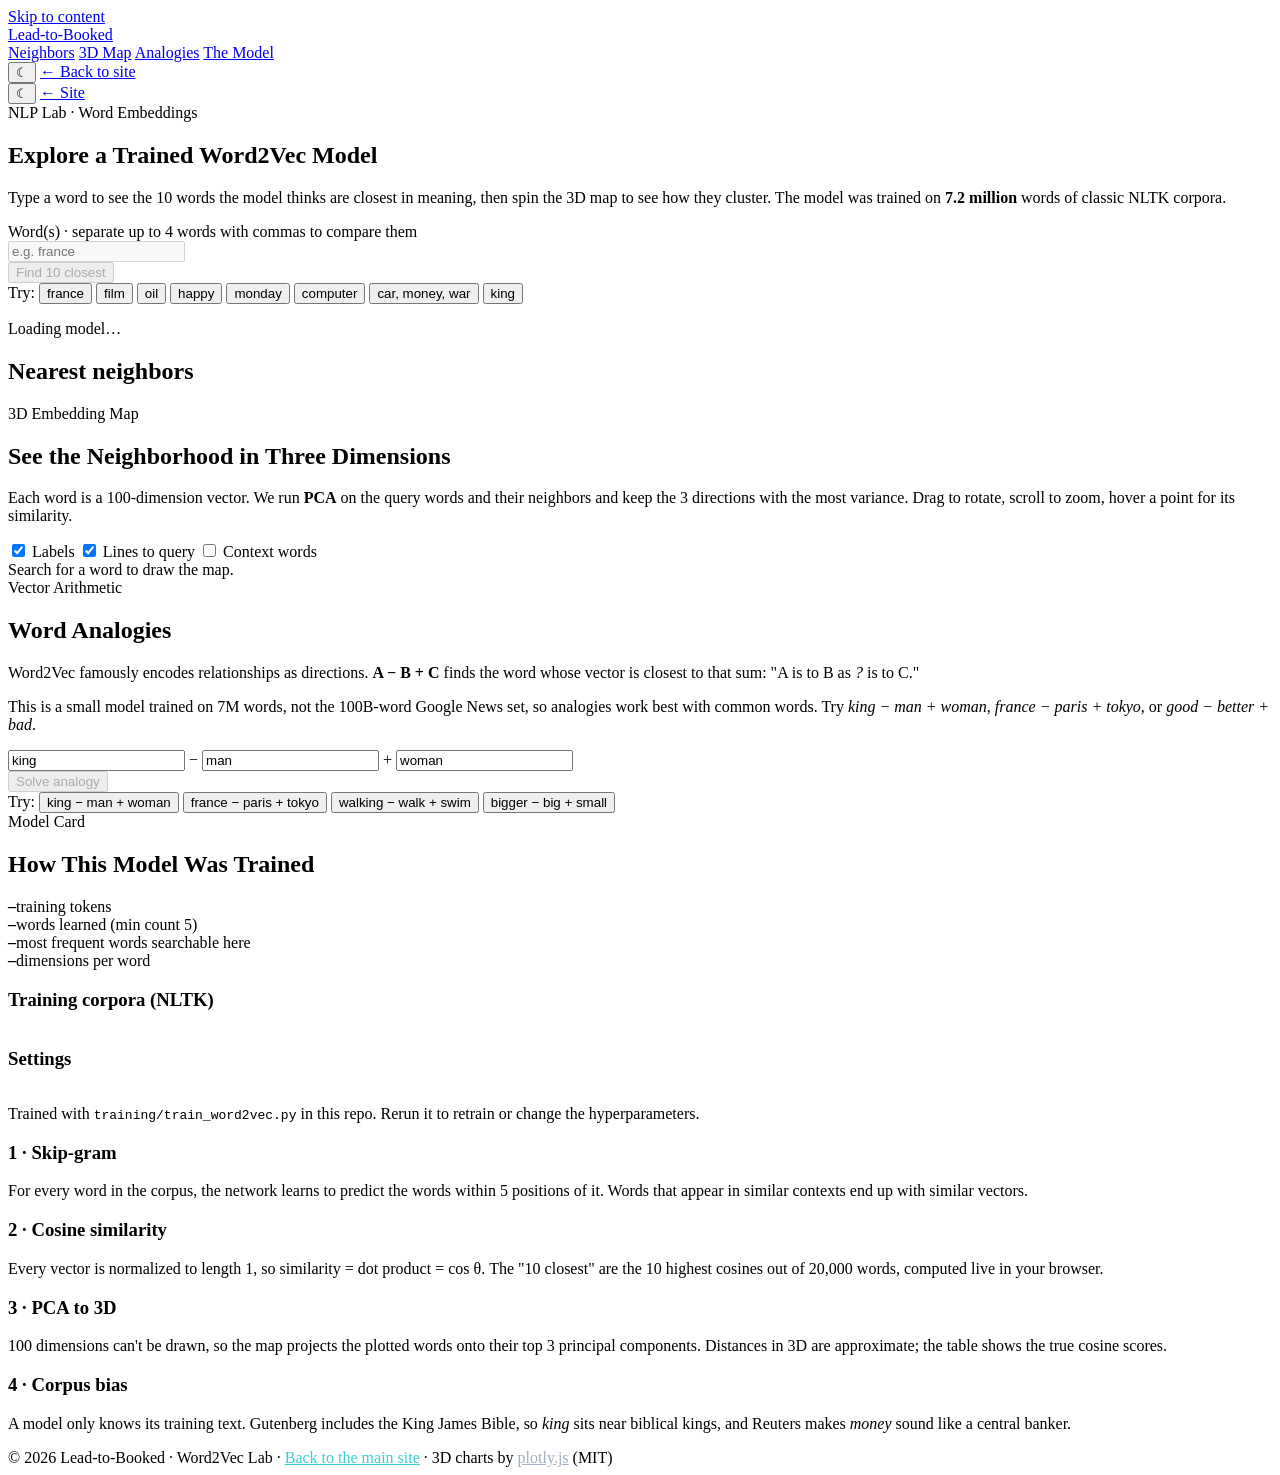
==== public/word2vec/index.html @ a3f13880 "Add Word2Vec Lab page with nearest neighbors, analogies and 3D PCA map - Train skip-gram Word2Vec (g" ====
<!DOCTYPE html>
<html lang="en" data-theme="light">
<head>
<meta charset="utf-8">
<meta name="viewport" content="width=device-width, initial-scale=1, viewport-fit=cover">
<title>Word2Vec Lab · Nearest Neighbors &amp; 3D Embedding Map | Lead-to-Booked</title>
<meta name="description" content="Type a word and explore a Word2Vec model trained on 7 million words of classic NLTK corpora: the 10 nearest neighbors, word analogies, and an interactive 3D PCA map of the embedding space.">
<meta name="theme-color" content="#0B3C5D">
<link rel="icon" href="/favicon.svg" type="image/svg+xml">
<script>
  try { var th = localStorage.getItem('ltb-theme'); if (th) document.documentElement.setAttribute('data-theme', th); } catch (e) {}
</script>
<link rel="preconnect" href="https://fonts.googleapis.com">
<link rel="preconnect" href="https://fonts.gstatic.com" crossorigin>
<link href="https://fonts.googleapis.com/css2?family=DM+Serif+Display&family=Inter:wght@300;400;500;600;700&display=swap" rel="stylesheet">
<link rel="stylesheet" href="/assets/css/styles.css">
<link rel="stylesheet" href="/word2vec/w2v.css">
<link rel="preload" href="/word2vec/model/vectors.bin" as="fetch" type="application/octet-stream" crossorigin>
</head>
<body>
<a class="skip" href="#main">Skip to content</a>

<header class="hdr">
  <div class="hdr-in">
    <a href="/" class="logo" aria-label="Lead-to-Booked home">
      <span class="logo-mark" aria-hidden="true"></span>
      <span class="logo-text">Lead-to-Booked</span>
    </a>
    <nav class="nav desk-only" aria-label="Lab sections">
      <a href="#neighbors">Neighbors</a>
      <a href="#map">3D Map</a>
      <a href="#analogy">Analogies</a>
      <a href="#model">The Model</a>
    </nav>
    <div class="hdr-actions desk-only">
      <button type="button" class="icon-btn" data-toggle-theme aria-label="Toggle dark mode"><span data-theme-icon>☾</span></button>
      <a href="/" class="btn btn-outline">← Back to site</a>
    </div>
    <div class="hdr-spacer mob-only"></div>
    <button type="button" class="mob-ctl mob-only" data-toggle-theme aria-label="Toggle dark mode"><span data-theme-icon>☾</span></button>
    <a href="/" class="mob-ctl mob-only">← Site</a>
  </div>
</header>

<main id="main">
<!-- ============ Intro + search ============ -->
<section class="hero w2v-hero" id="neighbors">
  <div class="w2v-wrap">
    <div class="w2v-intro">
      <span class="badge"><span class="w2v-dot" aria-hidden="true"></span>NLP Lab · Word Embeddings</span>
      <h1>Explore a Trained Word2Vec Model</h1>
      <p class="hero-sub">Type a word to see the 10 words the model thinks are closest in meaning, then spin the 3D map to see how they cluster. The model was trained on <b data-meta="tokens">7.2 million</b> words of classic NLTK corpora.</p>
    </div>

    <form class="card w2v-search" id="search-form" autocomplete="off" role="search">
      <label for="q" class="w2v-label">Word(s) <span>· separate up to 4 words with commas to compare them</span></label>
      <div class="w2v-input-row">
        <div class="w2v-combo">
          <input id="q" name="q" type="text" inputmode="text" spellcheck="false" placeholder="e.g. france" aria-autocomplete="list" aria-controls="suggest" aria-expanded="false" disabled>
          <ul id="suggest" class="w2v-suggest" role="listbox" hidden></ul>
        </div>
        <button type="submit" class="btn btn-cta btn-lg" id="go" disabled>Find 10 closest</button>
      </div>
      <div class="w2v-chips" aria-label="Examples">
        <span>Try:</span>
        <button type="button" data-try="france">france</button>
        <button type="button" data-try="film">film</button>
        <button type="button" data-try="oil">oil</button>
        <button type="button" data-try="happy">happy</button>
        <button type="button" data-try="monday">monday</button>
        <button type="button" data-try="computer">computer</button>
        <button type="button" data-try="car, money, war">car, money, war</button>
        <button type="button" data-try="king">king</button>
      </div>
      <p class="w2v-status" id="status" role="status" aria-live="polite">Loading model…</p>
    </form>
  </div>
</section>

<!-- ============ Results ============ -->
<section class="section w2v-results-sec" aria-labelledby="res-h">
  <div class="w2v-wrap">
    <h2 class="sr-only" id="res-h">Nearest neighbors</h2>
    <div class="w2v-results" id="results"></div>
  </div>
</section>

<!-- ============ 3D map ============ -->
<section class="section bg-alt" id="map">
  <div class="w2v-wrap">
    <div class="w2v-sec-head">
      <div>
        <div class="eyebrow">3D Embedding Map</div>
        <h2 class="h2">See the Neighborhood in Three Dimensions</h2>
      </div>
      <p class="w2v-sec-sub">Each word is a 100-dimension vector. We run <b>PCA</b> on the query words and their neighbors and keep the 3 directions with the most variance. Drag to rotate, scroll to zoom, hover a point for its similarity.</p>
    </div>
    <div class="card w2v-plot-card">
      <div class="w2v-plot-bar">
        <div class="w2v-legend" id="legend"></div>
        <div class="w2v-toggles">
          <label><input type="checkbox" id="opt-labels" checked> Labels</label>
          <label><input type="checkbox" id="opt-lines" checked> Lines to query</label>
          <label><input type="checkbox" id="opt-context"> Context words</label>
        </div>
      </div>
      <div id="plot" class="w2v-plot" role="img" aria-label="3D scatter plot of the query words and their nearest neighbors"></div>
      <div class="w2v-plot-foot" id="plot-foot">Search for a word to draw the map.</div>
    </div>
  </div>
</section>

<!-- ============ Analogies ============ -->
<section class="section" id="analogy">
  <div class="w2v-wrap w2v-split">
    <div class="stack">
      <div class="eyebrow">Vector Arithmetic</div>
      <h2 class="h2">Word Analogies</h2>
      <p class="p17">Word2Vec famously encodes relationships as directions. <b>A − B + C</b> finds the word whose vector is closest to that sum: "A is to B as <i>?</i> is to C."</p>
      <p class="p17 w2v-mute">This is a small model trained on 7M words, not the 100B-word Google News set, so analogies work best with common words. Try <i>king − man + woman</i>, <i>france − paris + tokyo</i>, or <i>good − better + bad</i>.</p>
    </div>
    <form class="card w2v-analogy" id="analogy-form" autocomplete="off">
      <div class="w2v-eq">
        <input type="text" id="a1" aria-label="Word A" value="king" spellcheck="false">
        <span aria-hidden="true">−</span>
        <input type="text" id="a2" aria-label="Word B (subtract)" value="man" spellcheck="false">
        <span aria-hidden="true">+</span>
        <input type="text" id="a3" aria-label="Word C (add)" value="woman" spellcheck="false">
      </div>
      <button type="submit" class="btn btn-cta" id="a-go" disabled>Solve analogy</button>
      <div id="a-out" class="w2v-a-out" aria-live="polite"></div>
      <div class="w2v-chips">
        <span>Try:</span>
        <button type="button" data-analogy="king,man,woman">king − man + woman</button>
        <button type="button" data-analogy="france,paris,tokyo">france − paris + tokyo</button>
        <button type="button" data-analogy="walking,walk,swim">walking − walk + swim</button>
        <button type="button" data-analogy="bigger,big,small">bigger − big + small</button>
      </div>
    </form>
  </div>
</section>

<!-- ============ Model card ============ -->
<section class="section bg-alt" id="model">
  <div class="w2v-wrap">
    <div class="w2v-sec-head">
      <div>
        <div class="eyebrow">Model Card</div>
        <h2 class="h2">How This Model Was Trained</h2>
      </div>
    </div>
    <div class="w2v-cards">
      <div class="card w2v-stat"><b data-meta="tokens">–</b><span>training tokens</span></div>
      <div class="card w2v-stat"><b data-meta="full_vocab">–</b><span>words learned (min count 5)</span></div>
      <div class="card w2v-stat"><b data-meta="words">–</b><span>most frequent words searchable here</span></div>
      <div class="card w2v-stat"><b data-meta="dim">–</b><span>dimensions per word</span></div>
    </div>
    <div class="w2v-split w2v-model-split">
      <div class="card w2v-box">
        <h3>Training corpora (NLTK)</h3>
        <table class="w2v-table" id="corpora"><tbody></tbody></table>
      </div>
      <div class="card w2v-box">
        <h3>Settings</h3>
        <table class="w2v-table" id="params"><tbody></tbody></table>
        <p class="w2v-mute w2v-small">Trained with <code>training/train_word2vec.py</code> in this repo. Rerun it to retrain or change the hyperparameters.</p>
      </div>
    </div>
    <div class="w2v-explain">
      <div class="card w2v-box">
        <h3>1 · Skip-gram</h3>
        <p>For every word in the corpus, the network learns to predict the words within 5 positions of it. Words that appear in similar contexts end up with similar vectors.</p>
      </div>
      <div class="card w2v-box">
        <h3>2 · Cosine similarity</h3>
        <p>Every vector is normalized to length 1, so similarity = dot product = cos θ. The "10 closest" are the 10 highest cosines out of 20,000 words, computed live in your browser.</p>
      </div>
      <div class="card w2v-box">
        <h3>3 · PCA to 3D</h3>
        <p>100 dimensions can't be drawn, so the map projects the plotted words onto their top 3 principal components. Distances in 3D are approximate; the table shows the true cosine scores.</p>
      </div>
      <div class="card w2v-box">
        <h3>4 · Corpus bias</h3>
        <p>A model only knows its training text. Gutenberg includes the King James Bible, so <i>king</i> sits near biblical kings, and Reuters makes <i>money</i> sound like a central banker.</p>
      </div>
    </div>
  </div>
</section>
</main>

<footer class="foot">
  <div class="wrap">
    <div class="foot-bot">© <span data-year>2026</span> Lead-to-Booked · Word2Vec Lab · <a href="/" style="color:#3CCFCF">Back to the main site</a> · 3D charts by <a href="https://plotly.com/javascript/" style="color:#A3B1C2">plotly.js</a> (MIT)</div>
  </div>
</footer>

<script src="/word2vec/vendor/plotly-gl3d.min.js" defer></script>
<script src="/word2vec/w2v.js" defer></script>
</body>
</html>
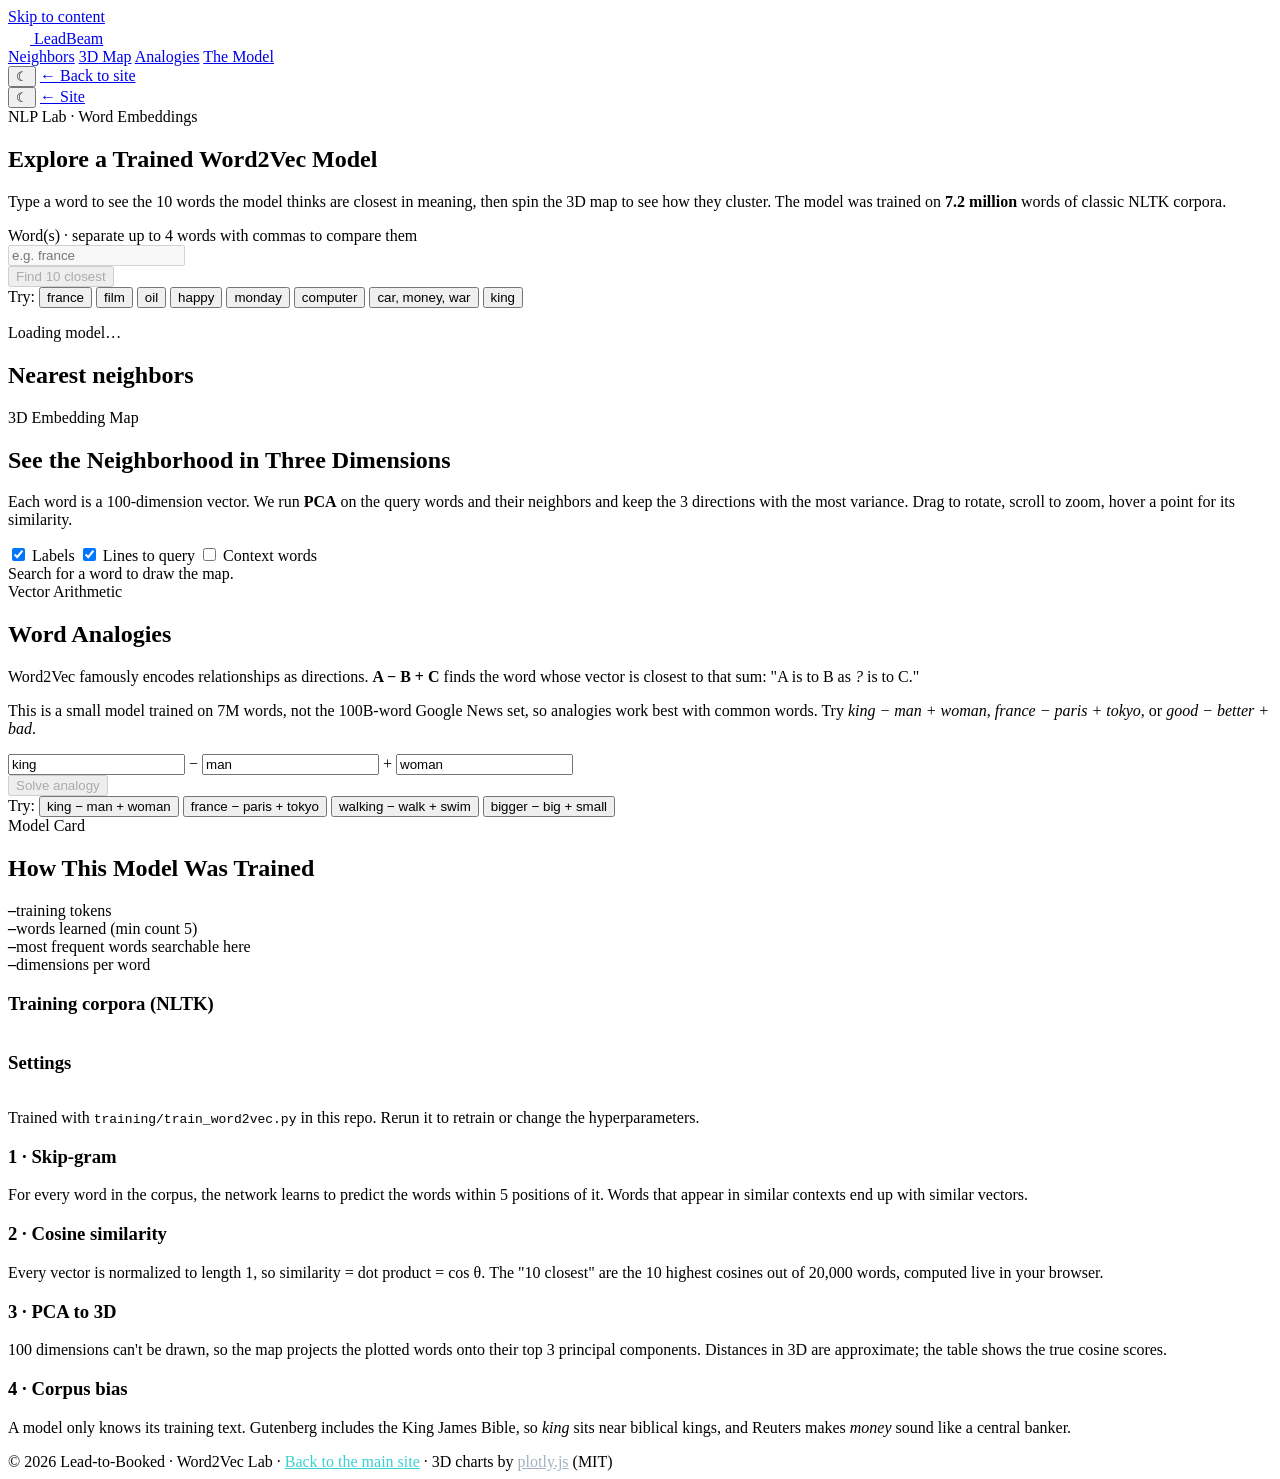
==== commit e285cd24: "Replace logo with LeadBeam wordmark (option B1) - Header and footer on the landing page and Word2Vec" ====
--- a/public/word2vec/index.html
+++ b/public/word2vec/index.html
@@ -6,13 +6,16 @@
 <title>Word2Vec Lab · Nearest Neighbors &amp; 3D Embedding Map | Lead-to-Booked</title>
 <meta name="description" content="Type a word and explore a Word2Vec model trained on 7 million words of classic NLTK corpora: the 10 nearest neighbors, word analogies, and an interactive 3D PCA map of the embedding space.">
 <meta name="theme-color" content="#0B3C5D">
+<meta property="og:image" content="https://leadtobooked.com/og-image.png">
 <link rel="icon" href="/favicon.svg" type="image/svg+xml">
+<link rel="icon" href="/favicon-32.png" sizes="32x32" type="image/png">
+<link rel="apple-touch-icon" href="/apple-touch-icon.png">
 <script>
   try { var th = localStorage.getItem('ltb-theme'); if (th) document.documentElement.setAttribute('data-theme', th); } catch (e) {}
 </script>
 <link rel="preconnect" href="https://fonts.googleapis.com">
 <link rel="preconnect" href="https://fonts.gstatic.com" crossorigin>
-<link href="https://fonts.googleapis.com/css2?family=DM+Serif+Display&family=Inter:wght@300;400;500;600;700&display=swap" rel="stylesheet">
+<link href="https://fonts.googleapis.com/css2?family=DM+Serif+Display&family=Inter:wght@300;400;500;600;700;800&display=swap" rel="stylesheet">
 <link rel="stylesheet" href="/assets/css/styles.css">
 <link rel="stylesheet" href="/word2vec/w2v.css">
 <link rel="preload" href="/word2vec/model/vectors.bin" as="fetch" type="application/octet-stream" crossorigin>
@@ -22,9 +25,9 @@
 
 <header class="hdr">
   <div class="hdr-in">
-    <a href="/" class="logo" aria-label="Lead-to-Booked home">
-      <span class="logo-mark" aria-hidden="true"></span>
-      <span class="logo-text">Lead-to-Booked</span>
+    <a href="/" class="logo" aria-label="LeadBeam home">
+      <svg class="logo-lines" viewBox="0 0 22 18" width="22" height="18" aria-hidden="true"><path d="M2 4h11M6 9h14M2 14h11"/></svg>
+      <span class="logo-word">Lead<span class="logo-grad">Beam</span></span>
     </a>
     <nav class="nav desk-only" aria-label="Lab sections">
       <a href="#neighbors">Neighbors</a>
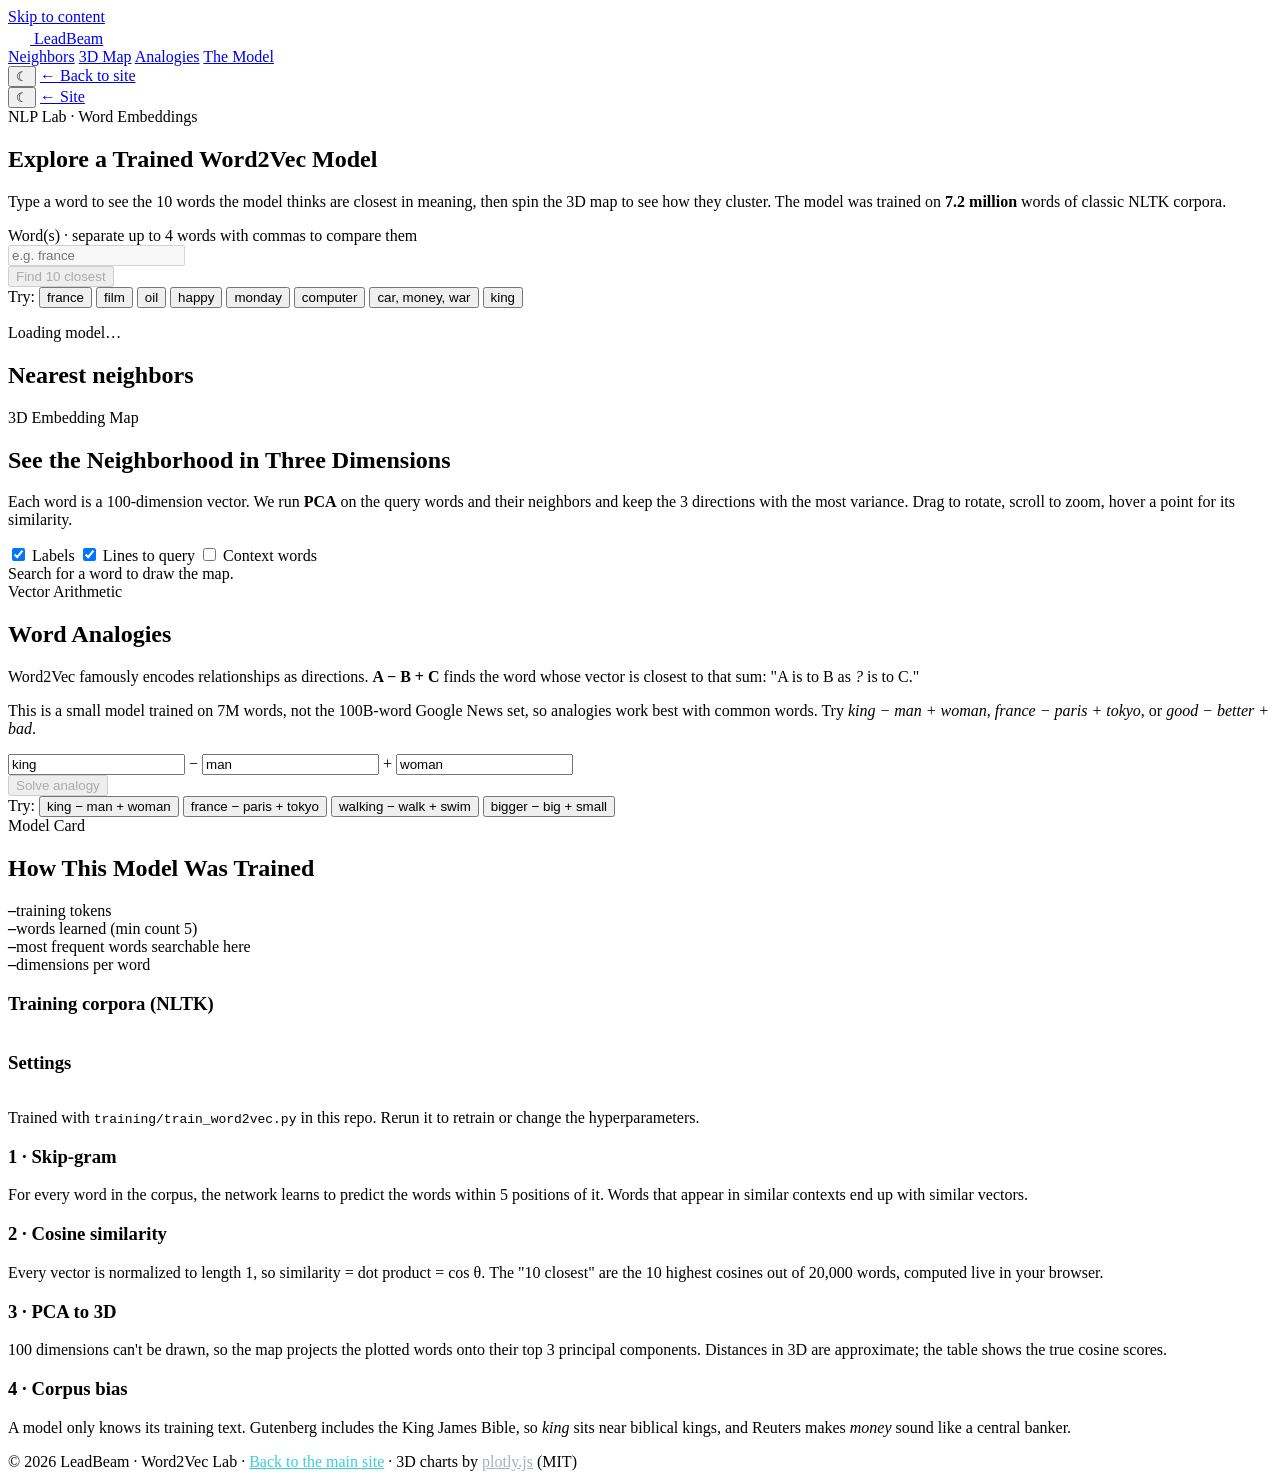
==== commit 0cf89983: "Rename brand from Lead-to-Booked to LeadBeam across the site Updates page titles, Open Graph/Schema." ====
--- a/public/word2vec/index.html
+++ b/public/word2vec/index.html
@@ -3,7 +3,7 @@
 <head>
 <meta charset="utf-8">
 <meta name="viewport" content="width=device-width, initial-scale=1, viewport-fit=cover">
-<title>Word2Vec Lab · Nearest Neighbors &amp; 3D Embedding Map | Lead-to-Booked</title>
+<title>Word2Vec Lab · Nearest Neighbors &amp; 3D Embedding Map | LeadBeam</title>
 <meta name="description" content="Type a word and explore a Word2Vec model trained on 7 million words of classic NLTK corpora: the 10 nearest neighbors, word analogies, and an interactive 3D PCA map of the embedding space.">
 <meta name="theme-color" content="#0B3C5D">
 <meta property="og:image" content="https://leadtobooked.com/og-image.png">
@@ -193,7 +193,7 @@
 
 <footer class="foot">
   <div class="wrap">
-    <div class="foot-bot">© <span data-year>2026</span> Lead-to-Booked · Word2Vec Lab · <a href="/" style="color:#3CCFCF">Back to the main site</a> · 3D charts by <a href="https://plotly.com/javascript/" style="color:#A3B1C2">plotly.js</a> (MIT)</div>
+    <div class="foot-bot">© <span data-year>2026</span> LeadBeam · Word2Vec Lab · <a href="/" style="color:#3CCFCF">Back to the main site</a> · 3D charts by <a href="https://plotly.com/javascript/" style="color:#A3B1C2">plotly.js</a> (MIT)</div>
   </div>
 </footer>
 
